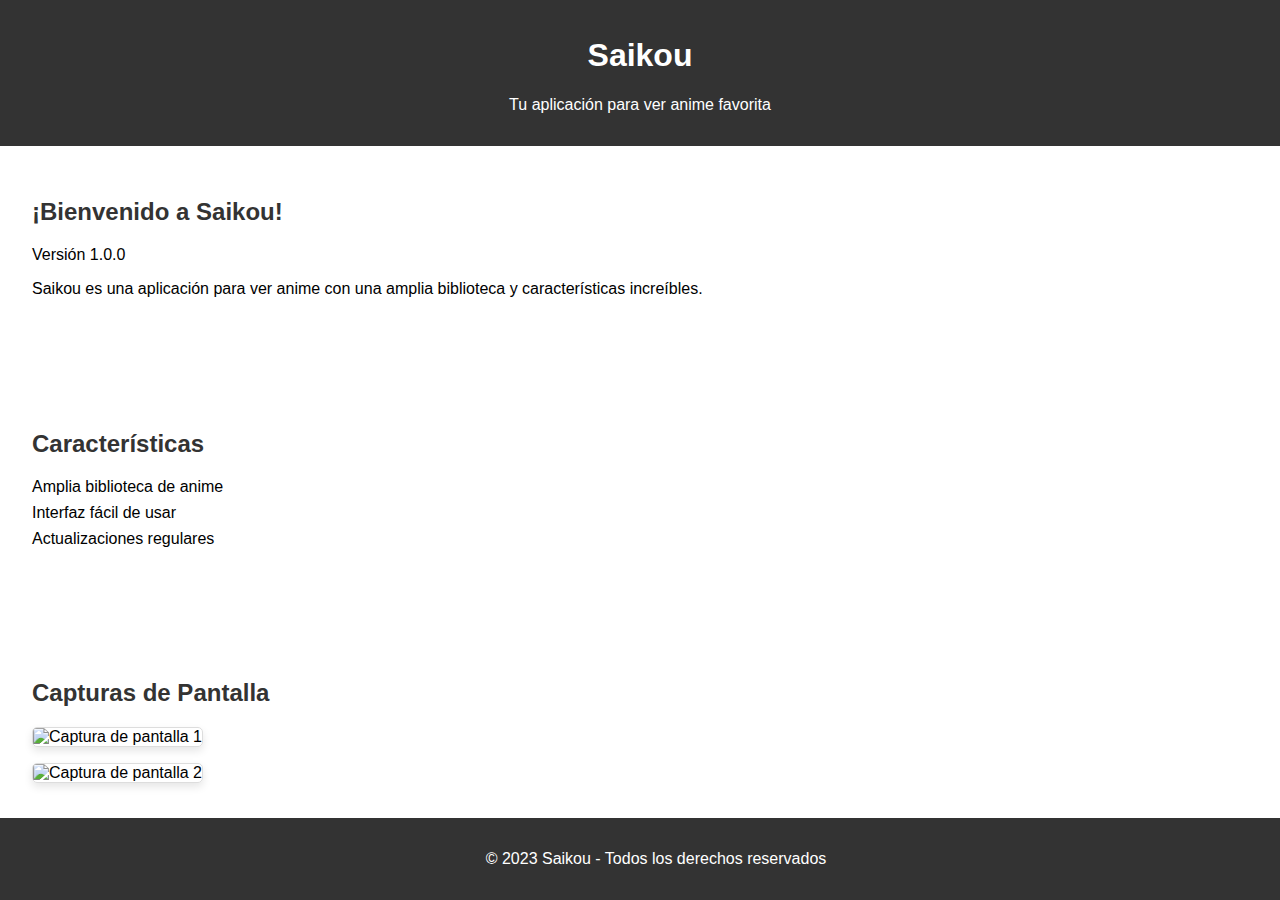
==== index.html @ 3cc0c84f "Añadir página de inicio con características y capturas de pantalla" ====
<!DOCTYPE html>
<html lang="es">
<head>
    <meta charset="UTF-8">
    <meta name="viewport" content="width=device-width, initial-scale=1.0">
    <title>Saikou - Tu aplicación para ver anime</title>
    <link rel="stylesheet" href="styles.css">
</head>
<body>
    <header>
        <h1>Saikou</h1>
        <p>Tu aplicación para ver anime favorita</p>
    </header>

    <section id="intro">
        <h2>¡Bienvenido a Saikou!</h2>
        <p>Versión 1.0.0</p>
        <p>Saikou es una aplicación para ver anime con una amplia biblioteca y características increíbles.</p>
    </section>

    <section id="features">
        <h2>Características</h2>
        <ul>
            <li>Amplia biblioteca de anime</li>
            <li>Interfaz fácil de usar</li>
            <li>Actualizaciones regulares</li>
        </ul>
    </section>

    <section id="screenshots">
        <h2>Capturas de Pantalla</h2>
        <div class="screenshot">
            <img src="screenshot1.png" alt="Captura de pantalla 1">
        </div>
        <div class="screenshot">
            <img src="screenshot2.png" alt="Captura de pantalla 2">
        </div>
        <!-- Agrega más capturas de pantalla según sea necesario -->
    </section>

    <footer>
        <p>&copy; 2023 Saikou - Todos los derechos reservados</p>
    </footer>
</body>
</html>
---- styles.css ----
/* styles.css */

body {
    font-family: 'Arial', sans-serif;
    margin: 0;
    padding: 0;
}

header {
    background-color: #333;
    color: #fff;
    text-align: center;
    padding: 1em;
}

section {
    padding: 2em;
}

footer {
    background-color: #333;
    color: #fff;
    text-align: center;
    padding: 1em;
    position: fixed;
    bottom: 0;
    width: 100%;
}

#intro, #features, #screenshots {
    margin-bottom: 2em;
}

h2 {
    color: #333;
}

ul {
    list-style-type: none;
    padding: 0;
}

li {
    margin-bottom: 0.5em;
}

.screenshot {
    margin-bottom: 1em;
}

.screenshot img {
    max-width: 100%;
    border: 1px solid #ddd;
    border-radius: 5px;
    box-shadow: 0 4px 8px rgba(0, 0, 0, 0.1);
}
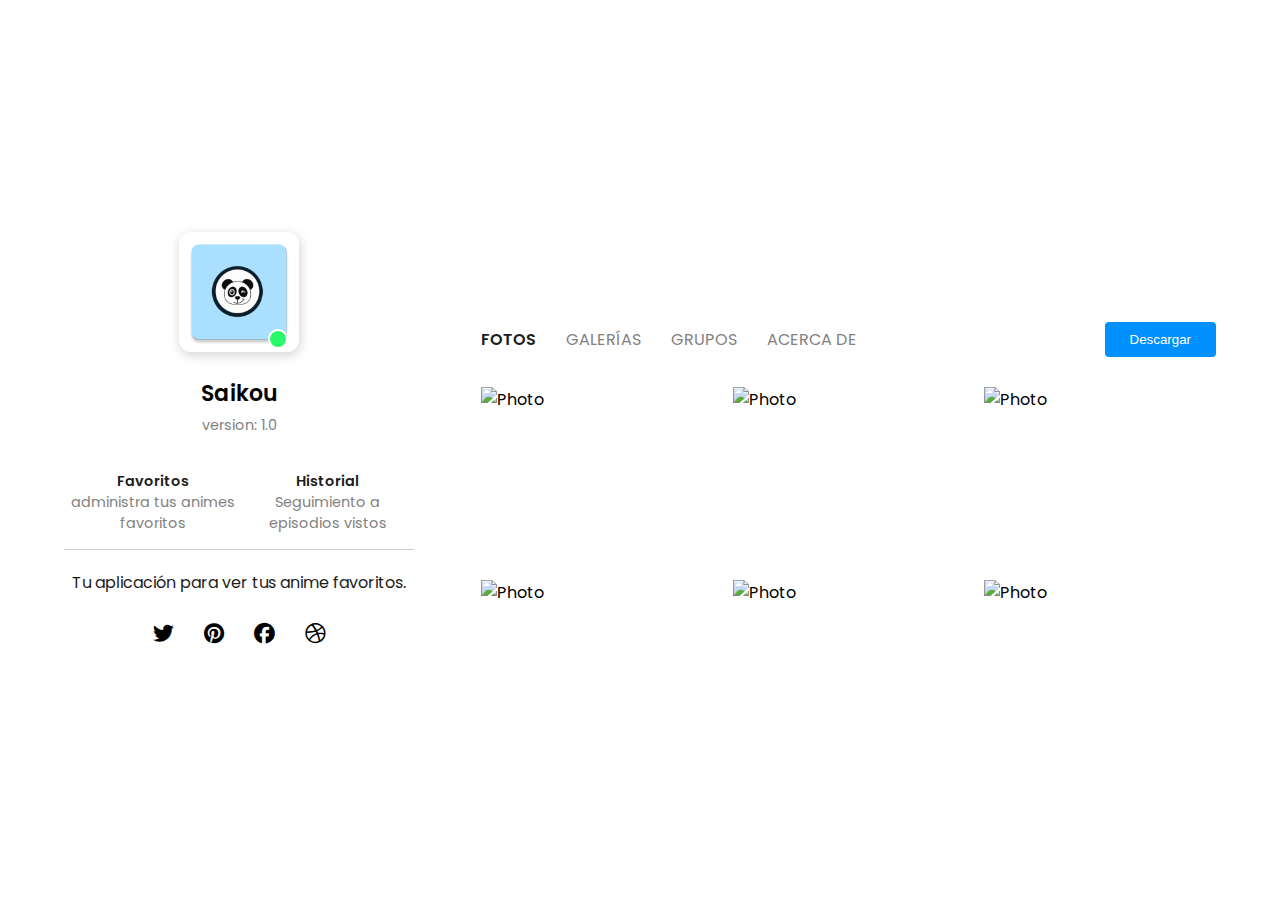
==== commit 2c6afcc5: "new" ====
--- a/index.html
+++ b/index.html
@@ -1,45 +1,72 @@
+
 <!DOCTYPE html>
-<html lang="es">
-<head>
-    <meta charset="UTF-8">
-    <meta name="viewport" content="width=device-width, initial-scale=1.0">
-    <title>Saikou - Tu aplicación para ver anime</title>
-    <link rel="stylesheet" href="styles.css">
-</head>
-<body>
-    <header>
-        <h1>Saikou</h1>
-        <p>Tu aplicación para ver anime favorita</p>
-    </header>
+<html lang="en">
+  <head>
+    <meta charset="UTF-8" />
+    <meta http-equiv="X-UA-Compatible" content="IE=edge" />
+    <meta name="viewport" content="width=device-width, initial-scale=1.0" />
+    <title>Responsive Profile Page</title>
+    <!-- Font Awesome -->
+    <link
+      rel="stylesheet"
+      href="https://cdnjs.cloudflare.com/ajax/libs/font-awesome/6.1.1/css/all.min.css"
+    />
+    <!-- CSS -->
+    <link rel="stylesheet" href="styles.css" />
+  </head>
+  <body>
+    <div class="header__wrapper">
+      <header></header>
+      <div class="cols__container">
+        <div class="left__col">
+          <div class="img__container">
+            <img src="img/app_icon.png" alt="Saikou App" />
+            <span></span>
+          </div>
+          <h2>Saikou</h2>
+          <p>version: 1.0</p>
+          <p></p>
 
-    <section id="intro">
-        <h2>¡Bienvenido a Saikou!</h2>
-        <p>Versión 1.0.0</p>
-        <p>Saikou es una aplicación para ver anime con una amplia biblioteca y características increíbles.</p>
-    </section>
+          <ul class="about">
+            <li><span>Favoritos</span>administra tus animes favoritos</li>
+            <li><span>Historial</span>Seguimiento a episodios vistos</li>
+            <li><span></span></li>
+          </ul>
 
-    <section id="features">
-        <h2>Características</h2>
-        <ul>
-            <li>Amplia biblioteca de anime</li>
-            <li>Interfaz fácil de usar</li>
-            <li>Actualizaciones regulares</li>
-        </ul>
-    </section>
+          <div class="content">
+            <p>
+                Tu aplicación para ver tus anime favoritos.
+            </p>
 
-    <section id="screenshots">
-        <h2>Capturas de Pantalla</h2>
-        <div class="screenshot">
-            <img src="screenshot1.png" alt="Captura de pantalla 1">
+            <ul>
+              <li><i class="fab fa-twitter"></i></li>
+              <i class="fab fa-pinterest"></i>
+              <i class="fab fa-facebook"></i>
+              <i class="fab fa-dribbble"></i>
+            </ul>
+          </div>
         </div>
-        <div class="screenshot">
-            <img src="screenshot2.png" alt="Captura de pantalla 2">
+        <div class="right__col">
+          <nav>
+            <ul>
+                <li><a href="">Fotos</a></li>
+                <li><a href="">Galerías</a></li>
+                <li><a href="">Grupos</a></li>
+                <li><a href="">Acerca de</a></li>
+            </ul>
+            <button>Descargar</button>
+          </nav>
+
+          <div class="photos">
+            <img src="img/img.png" alt="Photo" />
+            <img src="img/img_2.avif" alt="Photo" />
+            <img src="img/img_3.avif" alt="Photo" />
+            <img src="img/img_4.avif" alt="Photo" />
+            <img src="img/img_5.avif" alt="Photo" />
+            <img src="img/img_6.avif" alt="Photo" />
+          </div>
         </div>
-        <!-- Agrega más capturas de pantalla según sea necesario -->
-    </section>
-
-    <footer>
-        <p>&copy; 2023 Saikou - Todos los derechos reservados</p>
-    </footer>
-</body>
-</html>
+      </div>
+    </div>
+  </body>
+</html>--- a/styles.css
+++ b/styles.css
@@ -1,56 +1,198 @@
-/* styles.css */
+/*
+ ⚡MAKE SURE TO SUBSCRIBE PROGRAMMER CLOUD⚡
+*/
 
+@import url("https://fonts.googleapis.com/css2?family=Poppins:wght@400;600&display=swap");
 body {
-    font-family: 'Arial', sans-serif;
-    margin: 0;
-    padding: 0;
-}
-
-header {
-    background-color: #333;
-    color: #fff;
-    text-align: center;
-    padding: 1em;
-}
-
-section {
-    padding: 2em;
-}
-
-footer {
-    background-color: #333;
-    color: #fff;
-    text-align: center;
-    padding: 1em;
-    position: fixed;
-    bottom: 0;
-    width: 100%;
-}
-
-#intro, #features, #screenshots {
-    margin-bottom: 2em;
-}
-
-h2 {
-    color: #333;
+  width: 100%;
+  margin: 0;
+  padding: 0;
+  box-sizing: border-box;
+  min-height: 100vh;
+  font-family: "Poppins", sans-serif;
 }
 
 ul {
-    list-style-type: none;
-    padding: 0;
+  list-style-type: none;
+  margin: 0;
+  padding: 0;
+  display: flex;
+  align-items: center;
 }
 
-li {
-    margin-bottom: 0.5em;
+a {
+  text-decoration: none;
 }
 
-.screenshot {
-    margin-bottom: 1em;
+.header__wrapper header {
+  width: 100%;
+  background: url("../img/bg.jpeg") no-repeat 50% 20% / cover;
+  min-height: calc(100px + 15vw);
 }
 
-.screenshot img {
-    max-width: 100%;
-    border: 1px solid #ddd;
-    border-radius: 5px;
-    box-shadow: 0 4px 8px rgba(0, 0, 0, 0.1);
+.header__wrapper .cols__container .left__col {
+  padding: 25px 20px;
+  text-align: center;
+  max-width: 350px;
+  position: relative;
+  margin: 0 auto;
 }
+
+.header__wrapper .cols__container .left__col .img__container {
+  position: absolute;
+  top: -60px;
+  left: 50%;
+  transform: translatex(-50%);
+}
+.header__wrapper .cols__container .left__col .img__container img {
+  width: 120px;
+  height: 120px;
+  object-fit: cover;
+  border-radius: 10%;
+  display: block;
+  box-shadow: 1px 3px 12px rgba(0, 0, 0, 0.18);
+}
+.header__wrapper .cols__container .left__col .img__container span {
+  position: absolute;
+  background: #2afa6a;
+  width: 16px;
+  height: 16px;
+  border-radius: 50%;
+  bottom: 3px;
+  right: 11px;
+  border: 2px solid #fff;
+}
+.header__wrapper .cols__container .left__col h2 {
+  margin-top: 60px;
+  font-weight: 600;
+  font-size: 22px;
+  margin-bottom: 5px;
+}
+.header__wrapper .cols__container .left__col p {
+  font-size: 0.9rem;
+  color: #818181;
+  margin: 0;
+}
+.header__wrapper .cols__container .left__col .about {
+  justify-content: space-between;
+  position: relative;
+  margin: 35px 0;
+}
+.header__wrapper .cols__container .left__col .about li {
+  display: flex;
+  flex-direction: column;
+  color: #818181;
+  font-size: 0.9rem;
+}
+.header__wrapper .cols__container .left__col .about li span {
+  color: #1d1d1d;
+  font-weight: 600;
+}
+.header__wrapper .cols__container .left__col .about:after {
+  position: absolute;
+  content: "";
+  bottom: -16px;
+  display: block;
+  background: #cccccc;
+  height: 1px;
+  width: 100%;
+}
+.header__wrapper .cols__container .content p {
+  font-size: 1rem;
+  color: #1d1d1d;
+  line-height: 1.8em;
+}
+.header__wrapper .cols__container .content ul {
+  gap: 30px;
+  justify-content: center;
+  align-items: center;
+  margin-top: 25px;
+}
+.header__wrapper .cols__container .content ul li {
+  display: flex;
+}
+.header__wrapper .cols__container .content ul i {
+  font-size: 1.3rem;
+}
+.header__wrapper .cols__container .right__col nav {
+  display: flex;
+  align-items: center;
+  padding: 30px 0;
+  justify-content: space-between;
+  flex-direction: column;
+}
+.header__wrapper .cols__container .right__col nav ul {
+  display: flex;
+  gap: 20px;
+  flex-direction: column;
+}
+.header__wrapper .cols__container .right__col nav ul li a {
+  text-transform: uppercase;
+  color: #818181;
+}
+.header__wrapper .cols__container .right__col nav ul li:nth-child(1) a {
+  color: #1d1d1d;
+  font-weight: 600;
+}
+.header__wrapper .cols__container .right__col nav button {
+  background: #0091ff;
+  color: #fff;
+  border: none;
+  padding: 10px 25px;
+  border-radius: 4px;
+  cursor: pointer;
+  margin-top: 20px;
+}
+.header__wrapper .cols__container .right__col nav button:hover {
+  opacity: 0.8;
+}
+.header__wrapper .cols__container .right__col .photos {
+  display: grid;
+  grid-template-columns: repeat(auto-fill, minmax(190px, 1fr));
+  gap: 20px;
+}
+.header__wrapper .cols__container .right__col .photos img {
+  max-width: 100%;
+  display: block;
+  height: 100%;
+  object-fit: cover;
+}
+
+/* Responsiveness */
+
+@media (min-width: 868px) {
+  .header__wrapper .cols__container {
+    max-width: 1200px;
+    margin: 0 auto;
+    width: 90%;
+    justify-content: space-between;
+    display: grid;
+    grid-template-columns: 1fr 2fr;
+    gap: 50px;
+  }
+  .header__wrapper .cols__container .left__col {
+    padding: 25px 0px;
+  }
+  .header__wrapper .cols__container .right__col nav ul {
+    flex-direction: row;
+    gap: 30px;
+  }
+  .header__wrapper .cols__container .right__col .photos {
+    height: 365px;
+    overflow: auto;
+    padding: 0 0 30px;
+  }
+}
+
+@media (min-width: 1017px) {
+  .header__wrapper .cols__container .left__col {
+    margin: 0;
+    margin-right: auto;
+  }
+  .header__wrapper .cols__container .right__col nav {
+    flex-direction: row;
+  }
+  .header__wrapper .cols__container .right__col nav button {
+    margin-top: 0;
+  }
+}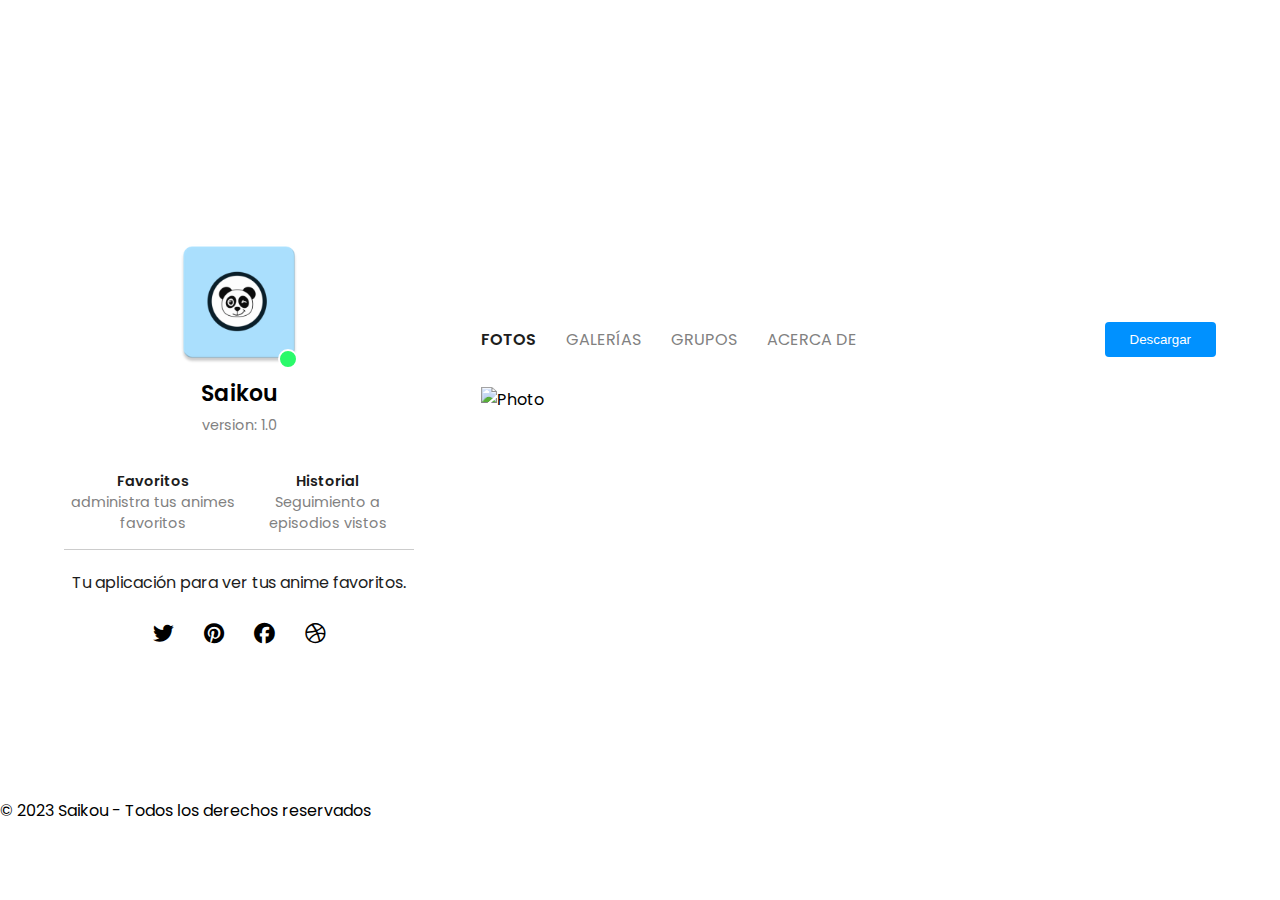
==== commit 015816e8: "Añadir nuevas características" ====
--- a/index.html
+++ b/index.html
@@ -1,19 +1,34 @@
 
 <!DOCTYPE html>
 <html lang="en">
-  <head>
-    <meta charset="UTF-8" />
-    <meta http-equiv="X-UA-Compatible" content="IE=edge" />
-    <meta name="viewport" content="width=device-width, initial-scale=1.0" />
-    <title>Responsive Profile Page</title>
-    <!-- Font Awesome -->
-    <link
-      rel="stylesheet"
-      href="https://cdnjs.cloudflare.com/ajax/libs/font-awesome/6.1.1/css/all.min.css"
-    />
-    <!-- CSS -->
-    <link rel="stylesheet" href="styles.css" />
-  </head>
+    <head>
+        <meta charset="UTF-8" />
+        <meta http-equiv="X-UA-Compatible" content="IE=edge" />
+        <meta name="viewport" content="width=device-width, initial-scale=1.0" />
+        <title>Saikou App - Mira anime online</title>
+    
+        <!-- Metadatos para mejorar la experiencia de búsqueda -->
+        <meta name="description" content="Disfruta de tus anime favoritos en Saikou App. Funciones avanzadas, historial de episodios, sin anuncios y más." />
+        <meta name="keywords" content="anime, Saikou, ver anime online, favoritos, historial de episodios, sin anuncios" />
+        <meta name="author" content="KEI Apps" />
+    
+        <!-- Metadatos para compartir en redes sociales (Open Graph) -->
+        <meta property="og:title" content="Saikou App - Mira anime online" />
+        <meta property="og:description" content="Disfruta de tus anime favoritos en Saikou App. Funciones avanzadas, historial de episodios, sin anuncios y más." />
+        <meta property="og:image" content="img/app_icon.png" />
+        <meta property="og:url" content="https://michaelrossel5.github.io/saikou-app/" />
+        <meta name="twitter:card" content="img/app_icon.png" />
+    
+        <!-- Icono de la aplicación -->
+        <link rel="icon" type="image/png" href="img/favicon.png" />
+    
+        <!-- Font Awesome -->
+        <link rel="stylesheet" href="https://cdnjs.cloudflare.com/ajax/libs/font-awesome/6.1.1/css/all.min.css" />
+    
+        <!-- CSS personalizado -->
+        <link rel="stylesheet" href="styles.css" />
+    </head>
+    
   <body>
     <div class="header__wrapper">
       <header></header>
@@ -52,21 +67,21 @@
                 <li><a href="">Fotos</a></li>
                 <li><a href="">Galerías</a></li>
                 <li><a href="">Grupos</a></li>
-                <li><a href="">Acerca de</a></li>
+                <li><a href="privacy-policy.html">Acerca de</a></li>
             </ul>
             <button>Descargar</button>
           </nav>
 
           <div class="photos">
-            <img src="img/img.png" alt="Photo" />
-            <img src="img/img_2.avif" alt="Photo" />
-            <img src="img/img_3.avif" alt="Photo" />
-            <img src="img/img_4.avif" alt="Photo" />
-            <img src="img/img_5.avif" alt="Photo" />
-            <img src="img/img_6.avif" alt="Photo" />
+            <img src="" alt="Photo" />
+           
           </div>
         </div>
       </div>
     </div>
+
+    <footer>
+        <p>&copy;  2023 Saikou - Todos los derechos reservados</p>
+    </footer>
   </body>
 </html>--- a/styles.css
+++ b/styles.css
@@ -45,12 +45,12 @@
   transform: translatex(-50%);
 }
 .header__wrapper .cols__container .left__col .img__container img {
-  width: 120px;
-  height: 120px;
+  width: 140px;
+  height: 140px;
   object-fit: cover;
-  border-radius: 10%;
+  border-radius: 2%;
   display: block;
-  box-shadow: 1px 3px 12px rgba(0, 0, 0, 0.18);
+  box-shadow: 0px 0px0px rgba(0, 0, 0, 0.18);
 }
 .header__wrapper .cols__container .left__col .img__container span {
   position: absolute;
